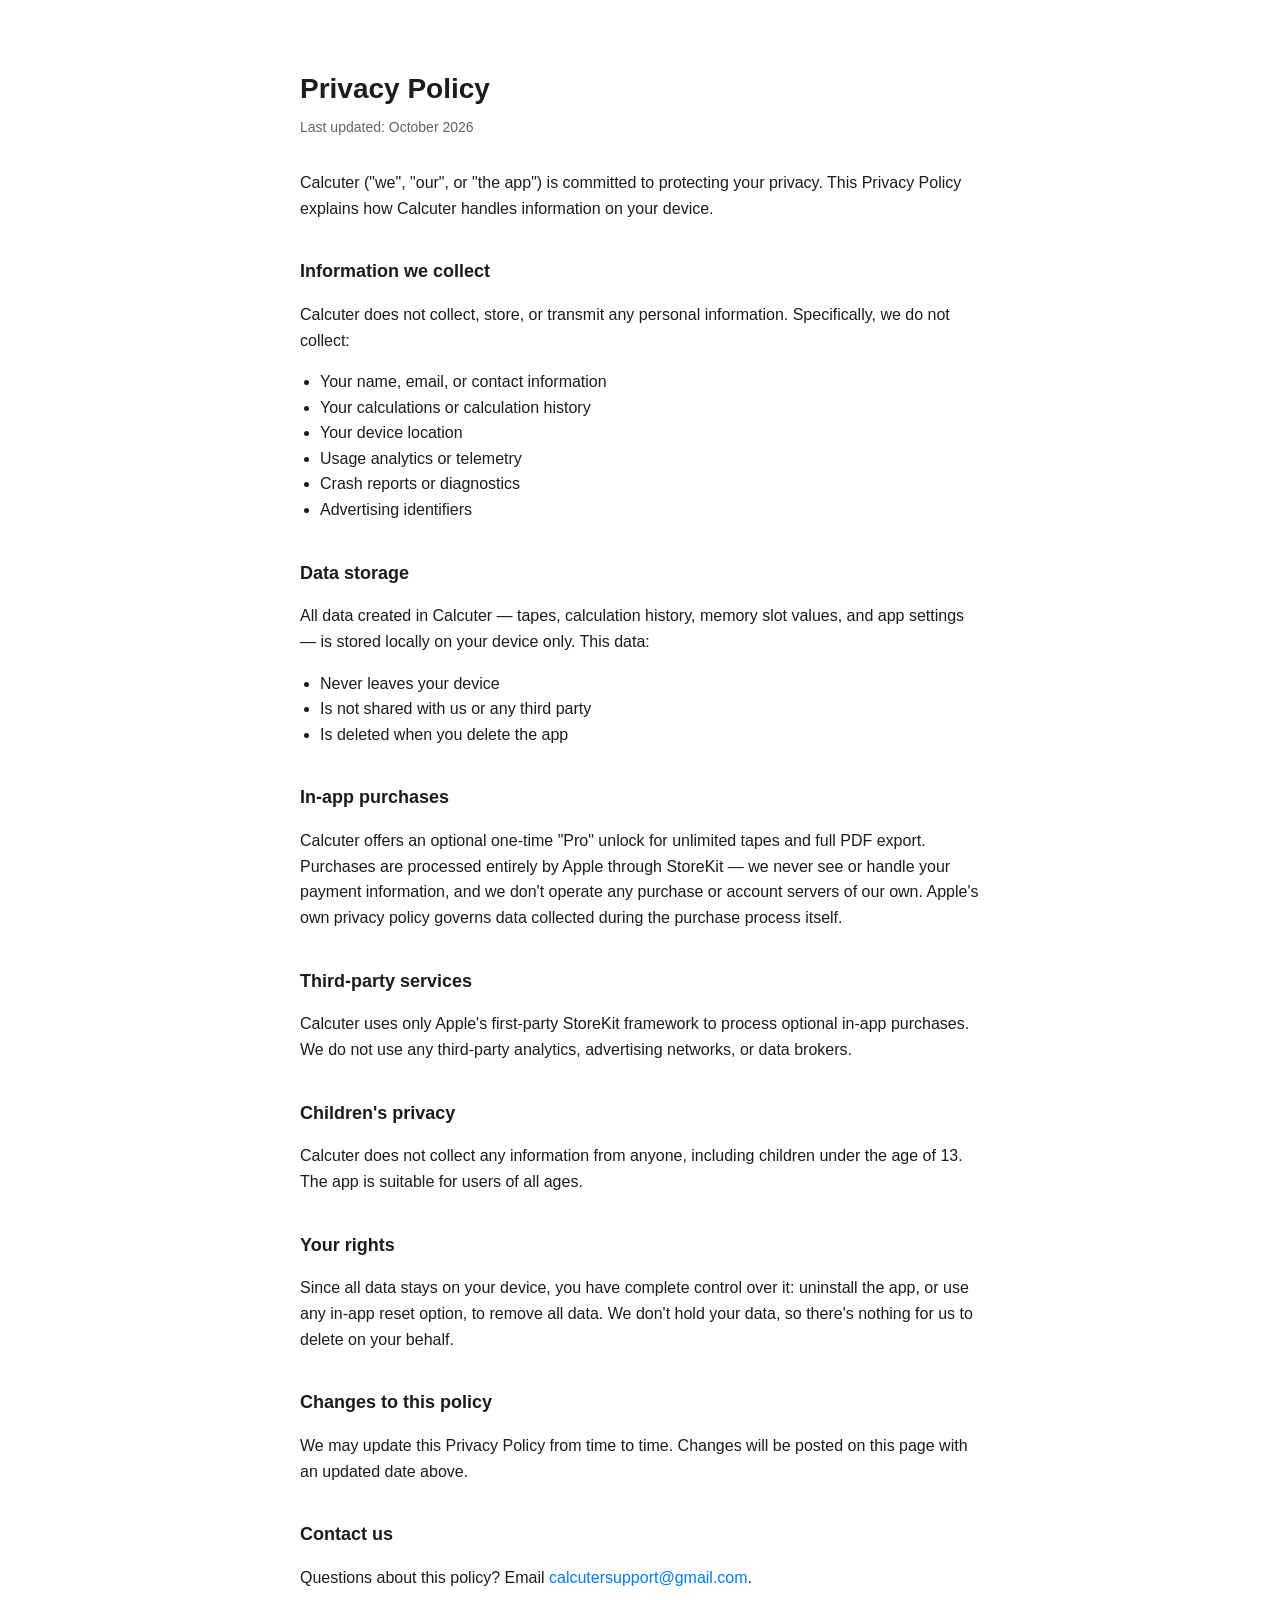
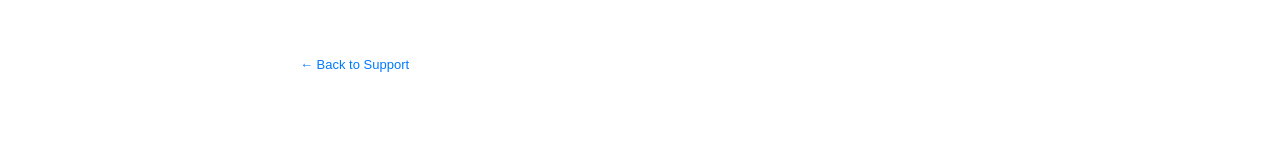
==== privacy.html @ 087f0ea1 "Add Support and Privacy Policy pages Co-Authored-By: Claude Sonnet 5 <noreply@anthropic.com>" ====
<!DOCTYPE html>
<html lang="en">
<head>
<meta charset="UTF-8">
<meta name="viewport" content="width=device-width, initial-scale=1.0">
<title>Calcuter Privacy Policy</title>
<style>
  body {
    font-family: -apple-system, BlinkMacSystemFont, "Segoe UI", Roboto, Helvetica, Arial, sans-serif;
    max-width: 680px;
    margin: 0 auto;
    padding: 48px 24px 80px;
    color: #1c1c1e;
    line-height: 1.6;
  }
  h1 { font-size: 28px; margin-bottom: 4px; }
  .updated { color: #636366; margin-top: 0; margin-bottom: 32px; font-size: 14px; }
  h2 { font-size: 18px; margin-top: 36px; }
  ul { padding-left: 20px; }
  a { color: #007aff; text-decoration: none; }
  a:hover { text-decoration: underline; }
  footer {
    margin-top: 64px;
    font-size: 13px;
    color: #8e8e93;
  }
</style>
</head>
<body>
  <h1>Privacy Policy</h1>
  <p class="updated">Last updated: October 2026</p>

  <p>Calcuter ("we", "our", or "the app") is committed to protecting your privacy. This Privacy Policy explains how Calcuter handles information on your device.</p>

  <h2>Information we collect</h2>
  <p>Calcuter does not collect, store, or transmit any personal information. Specifically, we do not collect:</p>
  <ul>
    <li>Your name, email, or contact information</li>
    <li>Your calculations or calculation history</li>
    <li>Your device location</li>
    <li>Usage analytics or telemetry</li>
    <li>Crash reports or diagnostics</li>
    <li>Advertising identifiers</li>
  </ul>

  <h2>Data storage</h2>
  <p>All data created in Calcuter — tapes, calculation history, memory slot values, and app settings — is stored locally on your device only. This data:</p>
  <ul>
    <li>Never leaves your device</li>
    <li>Is not shared with us or any third party</li>
    <li>Is deleted when you delete the app</li>
  </ul>

  <h2>In-app purchases</h2>
  <p>Calcuter offers an optional one-time "Pro" unlock for unlimited tapes and full PDF export. Purchases are processed entirely by Apple through StoreKit — we never see or handle your payment information, and we don't operate any purchase or account servers of our own. Apple's own privacy policy governs data collected during the purchase process itself.</p>

  <h2>Third-party services</h2>
  <p>Calcuter uses only Apple's first-party StoreKit framework to process optional in-app purchases. We do not use any third-party analytics, advertising networks, or data brokers.</p>

  <h2>Children's privacy</h2>
  <p>Calcuter does not collect any information from anyone, including children under the age of 13. The app is suitable for users of all ages.</p>

  <h2>Your rights</h2>
  <p>Since all data stays on your device, you have complete control over it: uninstall the app, or use any in-app reset option, to remove all data. We don't hold your data, so there's nothing for us to delete on your behalf.</p>

  <h2>Changes to this policy</h2>
  <p>We may update this Privacy Policy from time to time. Changes will be posted on this page with an updated date above.</p>

  <h2>Contact us</h2>
  <p>Questions about this policy? Email <a href="mailto:calcutersupport@gmail.com">calcutersupport@gmail.com</a>.</p>

  <footer><a href="index.html">&larr; Back to Support</a></footer>
</body>
</html>
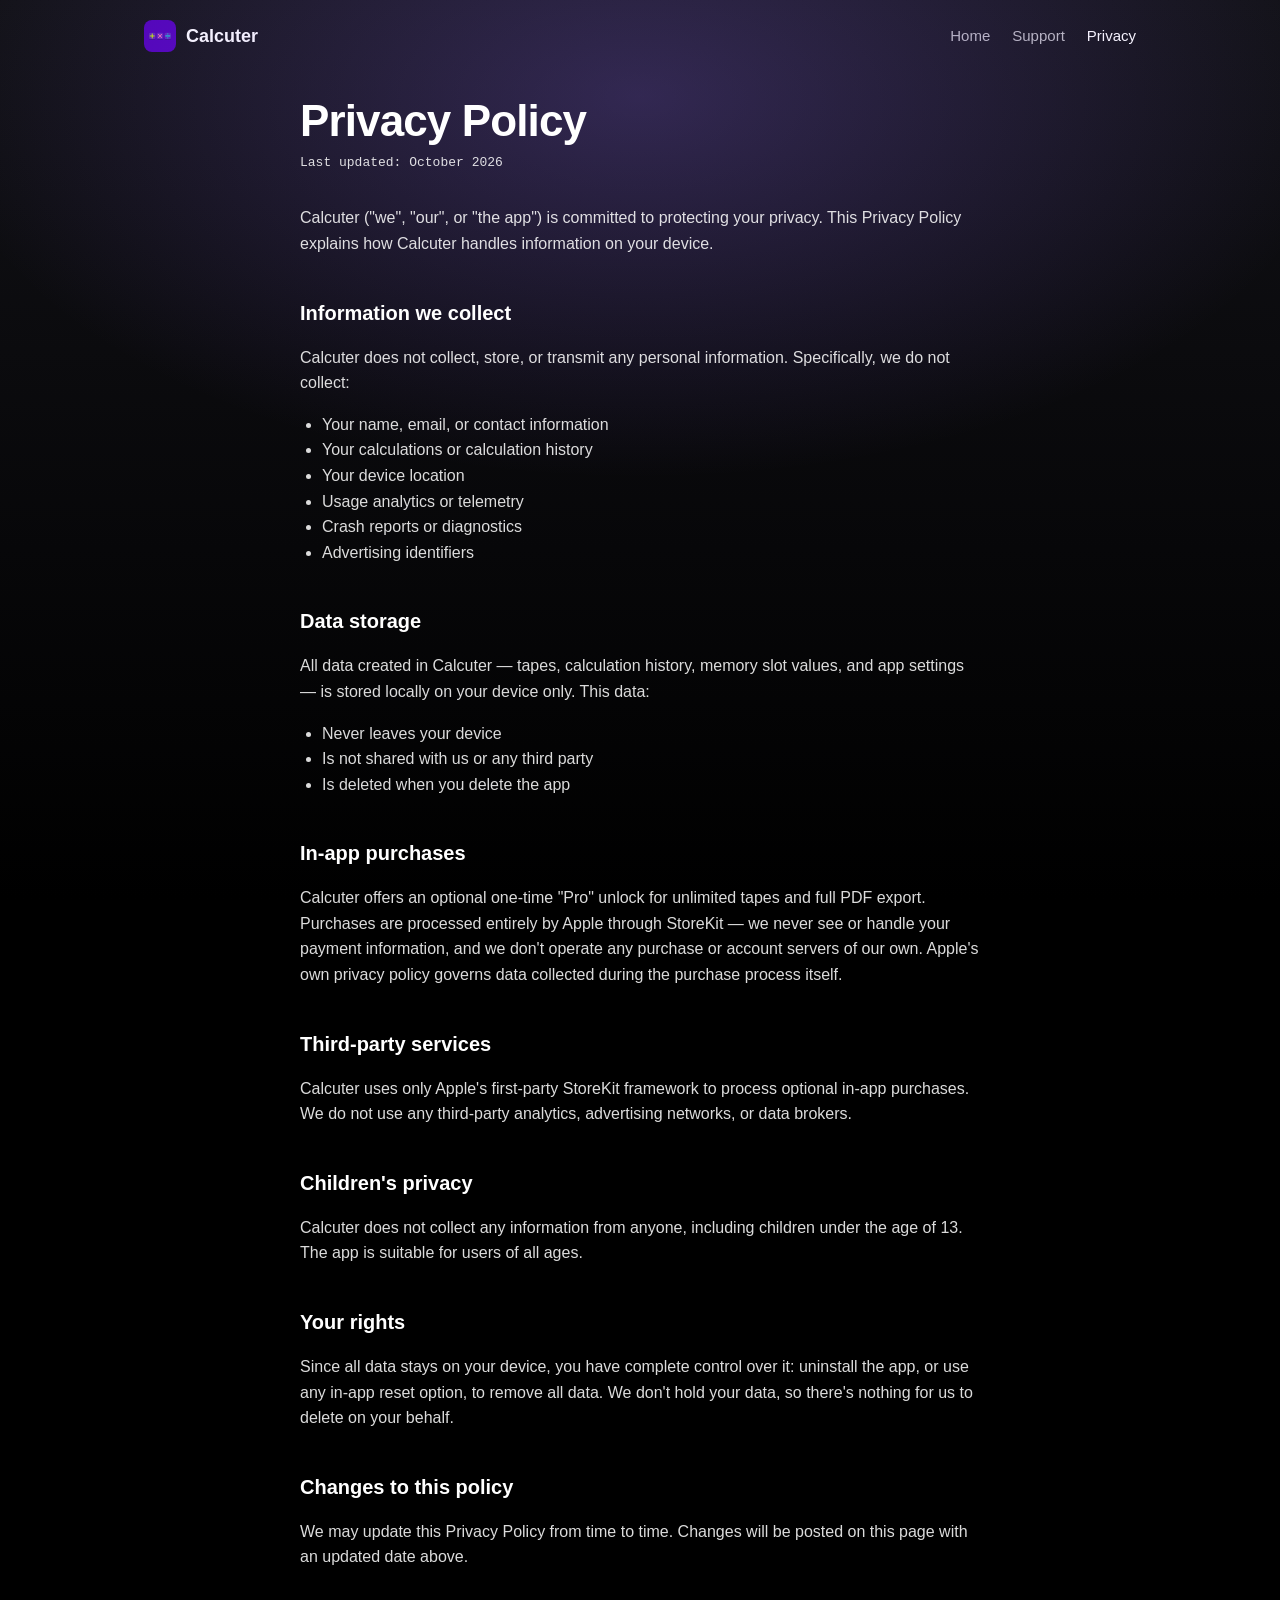
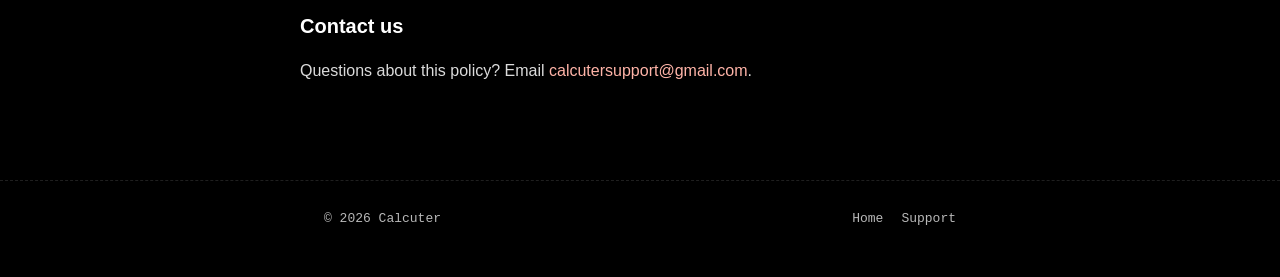
==== commit 94e45f72: "Restyle the site to match the App Store screenshots and add a home page Dark gradient look with per-" ====
--- a/privacy.html
+++ b/privacy.html
@@ -4,71 +4,75 @@
 <meta charset="UTF-8">
 <meta name="viewport" content="width=device-width, initial-scale=1.0">
 <title>Calcuter Privacy Policy</title>
-<style>
-  body {
-    font-family: -apple-system, BlinkMacSystemFont, "Segoe UI", Roboto, Helvetica, Arial, sans-serif;
-    max-width: 680px;
-    margin: 0 auto;
-    padding: 48px 24px 80px;
-    color: #1c1c1e;
-    line-height: 1.6;
-  }
-  h1 { font-size: 28px; margin-bottom: 4px; }
-  .updated { color: #636366; margin-top: 0; margin-bottom: 32px; font-size: 14px; }
-  h2 { font-size: 18px; margin-top: 36px; }
-  ul { padding-left: 20px; }
-  a { color: #007aff; text-decoration: none; }
-  a:hover { text-decoration: underline; }
-  footer {
-    margin-top: 64px;
-    font-size: 13px;
-    color: #8e8e93;
-  }
-</style>
+<meta name="theme-color" content="#000000">
+<link rel="icon" type="image/png" href="assets/img/favicon.png">
+<link rel="apple-touch-icon" href="assets/img/apple-touch-icon.png">
+<link rel="stylesheet" href="assets/style.css">
 </head>
 <body>
-  <h1>Privacy Policy</h1>
-  <p class="updated">Last updated: October 2026</p>
+  <header class="wrap">
+    <nav class="nav" aria-label="Main">
+      <a class="brand" href="index.html"><img src="assets/img/favicon.png" alt="" width="32" height="32">Calcuter</a>
+      <ul>
+        <li><a href="index.html">Home</a></li>
+        <li><a href="support.html">Support</a></li>
+        <li><a href="privacy.html" aria-current="page">Privacy</a></li>
+      </ul>
+    </nav>
+  </header>
 
-  <p>Calcuter ("we", "our", or "the app") is committed to protecting your privacy. This Privacy Policy explains how Calcuter handles information on your device.</p>
+  <main class="glow g-purple">
+    <div class="narrow page">
+      <h1>Privacy Policy</h1>
+      <p class="updated">Last updated: October 2026</p>
 
-  <h2>Information we collect</h2>
-  <p>Calcuter does not collect, store, or transmit any personal information. Specifically, we do not collect:</p>
-  <ul>
-    <li>Your name, email, or contact information</li>
-    <li>Your calculations or calculation history</li>
-    <li>Your device location</li>
-    <li>Usage analytics or telemetry</li>
-    <li>Crash reports or diagnostics</li>
-    <li>Advertising identifiers</li>
-  </ul>
+      <p>Calcuter ("we", "our", or "the app") is committed to protecting your privacy. This Privacy Policy explains how Calcuter handles information on your device.</p>
 
-  <h2>Data storage</h2>
-  <p>All data created in Calcuter — tapes, calculation history, memory slot values, and app settings — is stored locally on your device only. This data:</p>
-  <ul>
-    <li>Never leaves your device</li>
-    <li>Is not shared with us or any third party</li>
-    <li>Is deleted when you delete the app</li>
-  </ul>
+      <h2>Information we collect</h2>
+      <p>Calcuter does not collect, store, or transmit any personal information. Specifically, we do not collect:</p>
+      <ul>
+        <li>Your name, email, or contact information</li>
+        <li>Your calculations or calculation history</li>
+        <li>Your device location</li>
+        <li>Usage analytics or telemetry</li>
+        <li>Crash reports or diagnostics</li>
+        <li>Advertising identifiers</li>
+      </ul>
 
-  <h2>In-app purchases</h2>
-  <p>Calcuter offers an optional one-time "Pro" unlock for unlimited tapes and full PDF export. Purchases are processed entirely by Apple through StoreKit — we never see or handle your payment information, and we don't operate any purchase or account servers of our own. Apple's own privacy policy governs data collected during the purchase process itself.</p>
+      <h2>Data storage</h2>
+      <p>All data created in Calcuter — tapes, calculation history, memory slot values, and app settings — is stored locally on your device only. This data:</p>
+      <ul>
+        <li>Never leaves your device</li>
+        <li>Is not shared with us or any third party</li>
+        <li>Is deleted when you delete the app</li>
+      </ul>
 
-  <h2>Third-party services</h2>
-  <p>Calcuter uses only Apple's first-party StoreKit framework to process optional in-app purchases. We do not use any third-party analytics, advertising networks, or data brokers.</p>
+      <h2>In-app purchases</h2>
+      <p>Calcuter offers an optional one-time "Pro" unlock for unlimited tapes and full PDF export. Purchases are processed entirely by Apple through StoreKit — we never see or handle your payment information, and we don't operate any purchase or account servers of our own. Apple's own privacy policy governs data collected during the purchase process itself.</p>
 
-  <h2>Children's privacy</h2>
-  <p>Calcuter does not collect any information from anyone, including children under the age of 13. The app is suitable for users of all ages.</p>
+      <h2>Third-party services</h2>
+      <p>Calcuter uses only Apple's first-party StoreKit framework to process optional in-app purchases. We do not use any third-party analytics, advertising networks, or data brokers.</p>
 
-  <h2>Your rights</h2>
-  <p>Since all data stays on your device, you have complete control over it: uninstall the app, or use any in-app reset option, to remove all data. We don't hold your data, so there's nothing for us to delete on your behalf.</p>
+      <h2>Children's privacy</h2>
+      <p>Calcuter does not collect any information from anyone, including children under the age of 13. The app is suitable for users of all ages.</p>
 
-  <h2>Changes to this policy</h2>
-  <p>We may update this Privacy Policy from time to time. Changes will be posted on this page with an updated date above.</p>
+      <h2>Your rights</h2>
+      <p>Since all data stays on your device, you have complete control over it: uninstall the app, or use any in-app reset option, to remove all data. We don't hold your data, so there's nothing for us to delete on your behalf.</p>
 
-  <h2>Contact us</h2>
-  <p>Questions about this policy? Email <a href="mailto:calcutersupport@gmail.com">calcutersupport@gmail.com</a>.</p>
+      <h2>Changes to this policy</h2>
+      <p>We may update this Privacy Policy from time to time. Changes will be posted on this page with an updated date above.</p>
 
-  <footer><a href="index.html">&larr; Back to Support</a></footer>
+      <h2>Contact us</h2>
+      <p>Questions about this policy? Email <a href="mailto:calcutersupport@gmail.com">calcutersupport@gmail.com</a>.</p>
+
+    </div>
+  </main>
+
+  <footer>
+    <div class="narrow">
+      <span>&copy; 2026 Calcuter</span>
+      <span><a href="index.html">Home</a><a href="support.html">Support</a></span>
+    </div>
+  </footer>
 </body>
 </html>
--- a/assets/style.css
+++ b/assets/style.css
@@ -0,0 +1,232 @@
+/* Calcuter site — mirrors the App Store slides: near-black gradient,
+   bold headlines, soft per-section glows, framed device screenshots. */
+
+:root {
+  --bg-top: rgb(18, 18, 23);
+  --bg-bottom: #000;
+  --text: #fff;
+  --muted: rgba(255, 255, 255, 0.72);
+  --hairline: rgba(255, 255, 255, 0.12);
+  --card: rgba(255, 255, 255, 0.05);
+  --link: #ffb4a8;
+
+  /* Glow colors, taken from marketing/compose.swift */
+  --red: 219, 66, 56;
+  --amber: 237, 199, 102;
+  --green: 64, 184, 140;
+  --purple: 140, 102, 242;
+  --teal: 26, 158, 173;
+  --blue: 51, 128, 242;
+
+  --font: ui-rounded, "SF Pro Rounded", -apple-system, BlinkMacSystemFont, "Segoe UI", Roboto, Helvetica, Arial, sans-serif;
+  --mono: ui-monospace, "SF Mono", Menlo, Consolas, monospace;
+}
+
+* { box-sizing: border-box; }
+
+html { background: var(--bg-bottom); overflow-x: clip; }
+
+body {
+  margin: 0;
+  min-height: 100vh;
+  font-family: var(--font);
+  color: var(--text);
+  line-height: 1.6;
+  background: linear-gradient(to bottom, var(--bg-top), var(--bg-bottom) 900px);
+  background-repeat: no-repeat;
+  -webkit-font-smoothing: antialiased;
+  overflow-x: clip; /* the glows extend past the viewport edges */
+}
+
+a { color: var(--link); text-decoration: none; }
+a:hover { text-decoration: underline; }
+a:focus-visible, .button:focus-visible {
+  outline: 2px solid #fff;
+  outline-offset: 3px;
+  border-radius: 6px;
+}
+
+.wrap { max-width: 1040px; margin: 0 auto; padding: 0 24px; }
+.narrow { max-width: 680px; margin: 0 auto; padding: 0 24px; }
+
+/* ---------- Nav ---------- */
+.nav {
+  display: flex;
+  align-items: center;
+  justify-content: space-between;
+  padding: 20px 0;
+}
+.brand {
+  display: flex;
+  align-items: center;
+  gap: 10px;
+  color: var(--text);
+  font-weight: 700;
+  font-size: 18px;
+}
+.brand:hover { text-decoration: none; }
+.brand img { width: 32px; height: 32px; border-radius: 8px; }
+.nav ul { display: flex; gap: 22px; list-style: none; margin: 0; padding: 0; }
+.nav ul a { color: var(--muted); font-size: 15px; }
+.nav ul a:hover, .nav ul a[aria-current="page"] { color: var(--text); text-decoration: none; }
+
+/* ---------- Glow sections ---------- */
+.glow {
+  position: relative;
+  isolation: isolate;
+}
+.glow::before {
+  content: "";
+  position: absolute;
+  z-index: -1;
+  inset: -80px -10% auto -10%;
+  height: 520px;
+  background: radial-gradient(ellipse at 50% 20%, rgba(var(--g), 0.28), transparent 65%);
+  pointer-events: none;
+}
+.g-red { --g: var(--red); }
+.g-amber { --g: var(--amber); }
+.g-green { --g: var(--green); }
+.g-purple { --g: var(--purple); }
+.g-teal { --g: var(--teal); }
+.g-blue { --g: var(--blue); }
+
+/* ---------- Hero ---------- */
+.hero {
+  text-align: center;
+  padding: 40px 0 72px;
+}
+.hero .app-icon {
+  width: 96px;
+  height: 96px;
+  border-radius: 22px;
+  box-shadow: 0 10px 30px rgba(0, 0, 0, 0.6);
+  border: 1px solid var(--hairline);
+}
+h1.headline, h2.headline {
+  font-weight: 800;
+  letter-spacing: -0.02em;
+  line-height: 1.1;
+  margin: 24px 0 14px;
+}
+h1.headline { font-size: clamp(38px, 7vw, 68px); }
+h2.headline { font-size: clamp(30px, 4.6vw, 44px); margin-top: 0; }
+.sub {
+  color: var(--muted);
+  font-size: clamp(17px, 2.2vw, 20px);
+  max-width: 560px;
+  margin: 0 auto 28px;
+}
+.cta { display: flex; gap: 12px; justify-content: center; flex-wrap: wrap; }
+.button {
+  display: inline-block;
+  padding: 13px 26px;
+  border-radius: 999px;
+  font-weight: 700;
+  font-size: 16px;
+  color: #000;
+  background: #fff;
+}
+.button:hover { text-decoration: none; background: rgba(255, 255, 255, 0.88); }
+.button.secondary {
+  color: var(--text);
+  background: transparent;
+  border: 1px solid var(--hairline);
+}
+.button.secondary:hover { background: var(--card); }
+
+/* ---------- Device frame ---------- */
+.device {
+  display: block;
+  width: 100%;
+  max-width: 300px;
+  height: auto;
+  margin: 0 auto;
+  border-radius: 32px;
+  border: 1px solid var(--hairline);
+  box-shadow: 0 14px 30px rgba(0, 0, 0, 0.6);
+}
+.hero .device { max-width: 280px; margin-top: 56px; }
+
+/* ---------- Feature rows ---------- */
+.feature {
+  display: grid;
+  grid-template-columns: 1fr 1fr;
+  align-items: center;
+  gap: 56px;
+  padding: 64px 0;
+}
+.feature:nth-of-type(even) .copy { order: 2; }
+.feature .copy p { color: var(--muted); font-size: 18px; margin: 0; max-width: 420px; }
+.kicker {
+  font-family: var(--mono);
+  font-size: 12px;
+  letter-spacing: 0.12em;
+  text-transform: uppercase;
+  color: rgba(var(--g), 1);
+  margin: 0 0 12px;
+}
+
+/* Receipt-style dashed rule, echoing the receipt tape */
+.rule { border: 0; border-top: 1px dashed var(--hairline); margin: 0; }
+
+.styles-strip {
+  display: flex;
+  gap: 16px;
+  margin-top: 28px;
+}
+.styles-strip img {
+  width: 64px;
+  height: 64px;
+  border-radius: 15px;
+  border: 1px solid var(--hairline);
+}
+
+/* ---------- Closing CTA ---------- */
+.closing { text-align: center; padding: 80px 0; }
+
+/* ---------- Text pages ---------- */
+.page { padding: 24px 0 40px; }
+.page h1 { font-size: clamp(32px, 6vw, 44px); font-weight: 800; letter-spacing: -0.02em; margin: 0 0 6px; line-height: 1.15; }
+.page .lead { color: var(--muted); font-size: 18px; margin: 0 0 32px; }
+.page h2 { font-size: 20px; margin: 40px 0 8px; }
+.page p, .page li { color: rgba(255, 255, 255, 0.86); }
+.page ul { padding-left: 22px; }
+.updated { font-family: var(--mono); font-size: 13px; color: var(--muted); margin: 0 0 32px; }
+.card {
+  background: var(--card);
+  border: 1px solid var(--hairline);
+  border-radius: 16px;
+  padding: 20px 24px;
+  margin-top: 12px;
+}
+.card p { margin: 0 0 6px; }
+.card p:last-child { margin: 0; }
+.card strong { display: block; color: var(--text); font-size: 17px; margin-bottom: 4px; }
+
+/* ---------- Footer ---------- */
+footer {
+  margin-top: 40px;
+  padding: 28px 0 48px;
+  border-top: 1px dashed var(--hairline);
+  font-family: var(--mono);
+  font-size: 13px;
+  color: var(--muted);
+}
+footer .wrap, footer .narrow { display: flex; justify-content: space-between; flex-wrap: wrap; gap: 12px; }
+footer a { color: var(--muted); margin-left: 18px; }
+footer a:first-child { margin-left: 0; }
+footer a:hover { color: var(--text); }
+
+/* ---------- Small screens ---------- */
+@media (max-width: 760px) {
+  .feature { grid-template-columns: 1fr; gap: 32px; padding: 44px 0; text-align: center; }
+  .feature:nth-of-type(even) .copy { order: 0; }
+  .feature .copy p { margin: 0 auto; }
+  .styles-strip { justify-content: center; }
+  .nav ul { gap: 16px; }
+}
+
+@media (prefers-reduced-motion: no-preference) {
+  .button { transition: background 0.15s; }
+}
